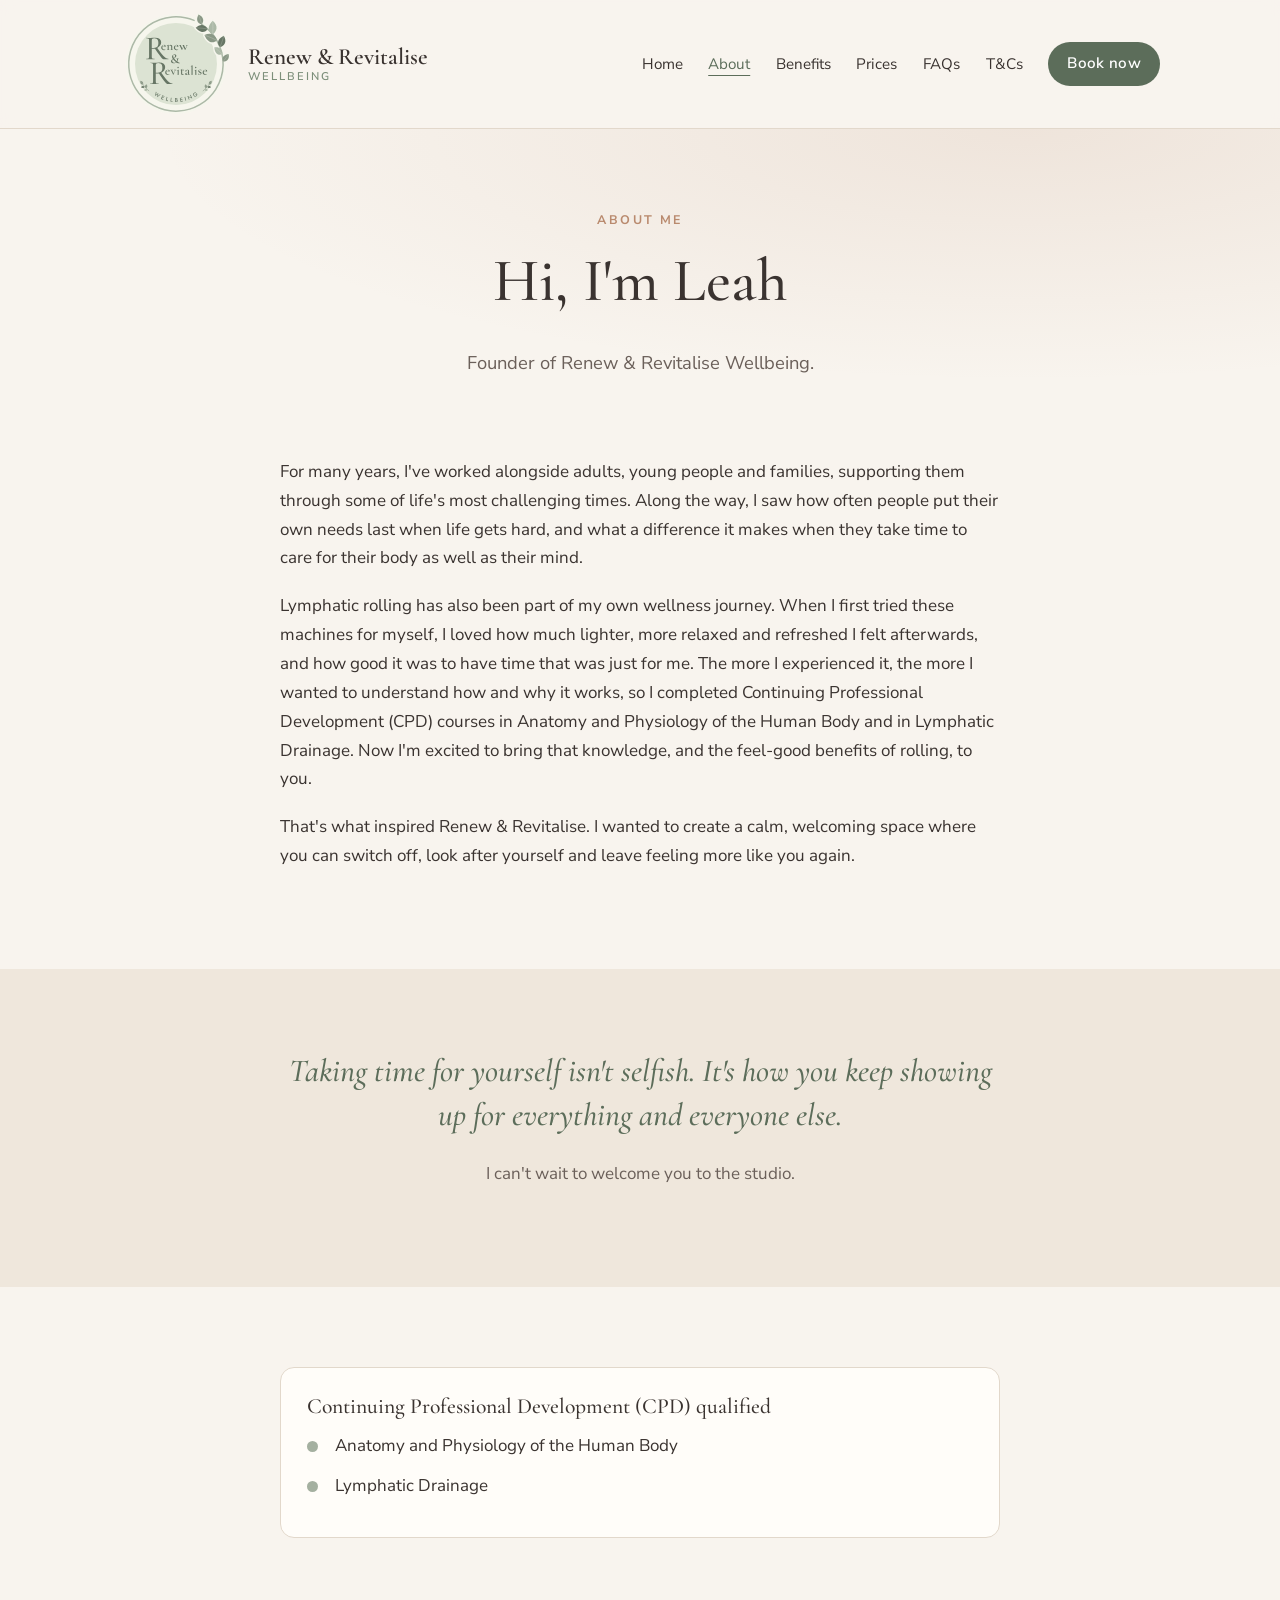
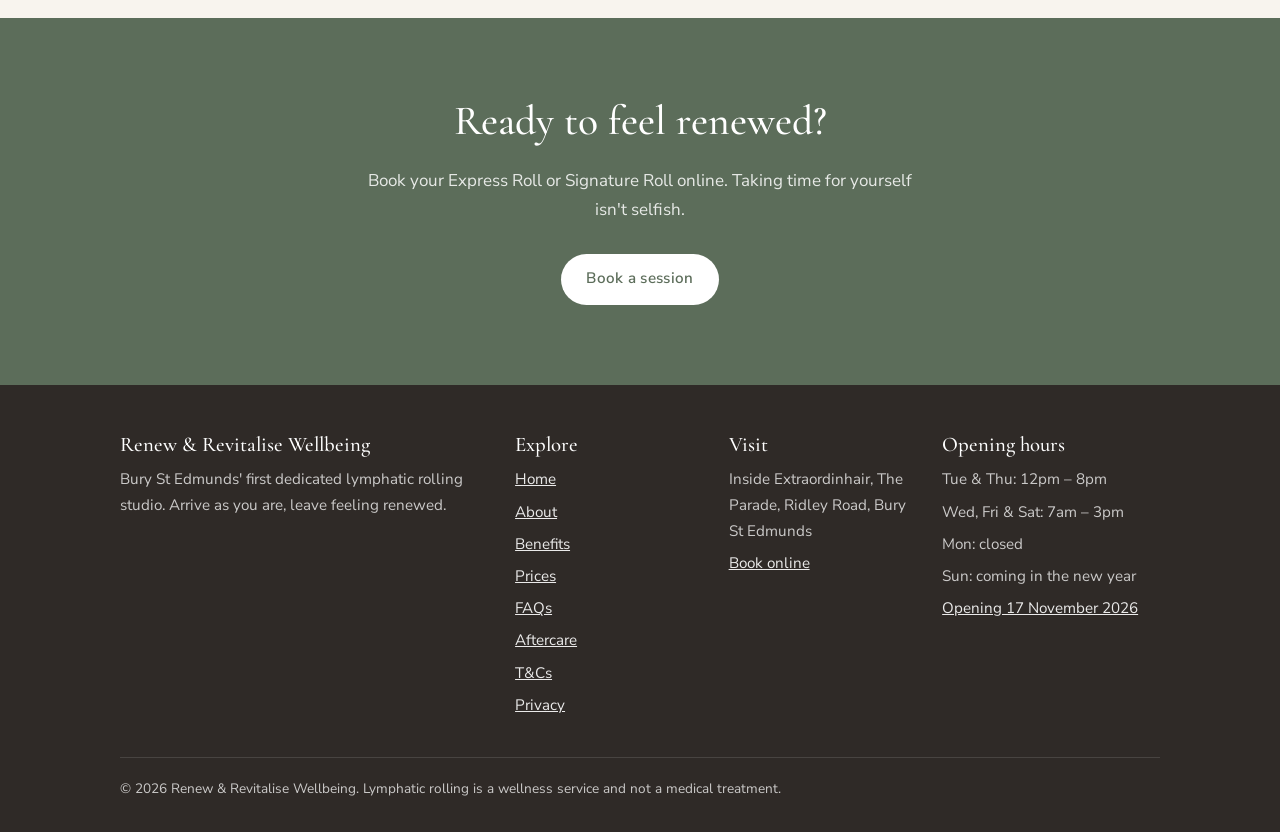
==== about.html @ 15af07ee "About page: clearer wording and spell out CPD Co-Authored-By: Claude Opus 5.5 <noreply@anthropic.com" ====
<!doctype html>
<html lang="en-GB">
<head>
  <meta charset="utf-8">
  <meta name="viewport" content="width=device-width, initial-scale=1">
  <title>About Leah | Renew &amp; Revitalise Wellbeing</title>
  <meta name="description" content="Meet Leah, founder of Renew &amp; Revitalise Wellbeing, Bury St Edmunds' lymphatic rolling studio.">
  <meta property="og:title" content="About Leah | Renew &amp; Revitalise Wellbeing">
  <meta property="og:description" content="Meet Leah, founder of Renew &amp; Revitalise Wellbeing, Bury St Edmunds' lymphatic rolling studio.">
  <meta property="og:type" content="website">
  <link rel="icon" href="assets/logo.svg" type="image/svg+xml">
  <link rel="stylesheet" href="assets/fonts.css?v=1">
  <link rel="stylesheet" href="assets/style.css?v=10">
  <script src="assets/main.js?v=2" defer></script>
</head>
<body>
  <a class="skip-link" href="#main">Skip to content</a>

  <header class="site-header">
    <div class="container header-inner">
      <a class="brand" href="index.html"><img src="assets/logo.svg" alt="" width="52" height="52"><span class="brand-name">Renew &amp; Revitalise<span>Wellbeing</span></span></a>
      <button class="nav-toggle" aria-expanded="false" aria-controls="site-nav">Menu</button>
      <nav class="nav" id="site-nav" aria-label="Main">
        <ul>
          <li><a href="index.html">Home</a></li>
          <li><a href="about.html" aria-current="page">About</a></li>
          <li><a href="benefits.html">Benefits</a></li>
          <li><a href="prices.html">Prices</a></li>
          <li><a href="faqs.html">FAQs</a></li>
          <li><a href="terms.html">T&amp;Cs</a></li>
          <li><a class="btn" href="#" data-book>Book now</a></li>
        </ul>
      </nav>
    </div>
  </header>

  <main id="main">
    <section class="page-hero">
      <div class="container">
        <p class="eyebrow">About me</p>
        <h1>Hi, I'm Leah</h1>
        <p>Founder of Renew &amp; Revitalise Wellbeing.</p>
      </div>
    </section>

    <section>
      <div class="container narrow">
        <p>For many years, I've worked alongside adults, young people and families, supporting them through some of life's most challenging times. Along the way, I saw how often people put their own needs last when life gets hard, and what a difference it makes when they take time to care for their body as well as their mind.</p>
        <p>Lymphatic rolling has also been part of my own wellness journey. When I first tried these machines for myself, I loved how much lighter, more relaxed and refreshed I felt afterwards, and how good it was to have time that was just for me. The more I experienced it, the more I wanted to understand how and why it works, so I completed Continuing Professional Development (CPD) courses in Anatomy and Physiology of the Human Body and in Lymphatic Drainage. Now I'm excited to bring that knowledge, and the feel-good benefits of rolling, to you.</p>
        <p>That's what inspired Renew &amp; Revitalise. I wanted to create a calm, welcoming space where you can switch off, look after yourself and leave feeling more like you again.</p>
      </div>
    </section>

    <section class="section-alt">
      <div class="container narrow center">
        <p class="quote">Taking time for yourself isn't selfish. It's how you keep showing up for everything and everyone else.</p>
        <p class="muted" style="margin-top: 1.5rem;">I can't wait to welcome you to the studio.</p>
      </div>
    </section>

    <section>
      <div class="container narrow">
        <div class="card">
          <h3>Continuing Professional Development (CPD) qualified</h3>
          <ul class="check-list" style="margin-top: 0.8rem;">
            <li>Anatomy and Physiology of the Human Body</li>
            <li>Lymphatic Drainage</li>
          </ul>
        </div>
      </div>
    </section>

    <section class="cta-band">
      <div class="container">
        <h2>Ready to feel renewed?</h2>
        <p>Book your Express Roll or Signature Roll online. Taking time for yourself isn't selfish.</p>
        <a class="btn" href="#" data-book>Book a session</a>
      </div>
    </section>
  </main>

  <footer class="site-footer">
    <div class="container">
      <div class="footer-grid">
        <div>
          <h3>Renew &amp; Revitalise Wellbeing</h3>
          <p>Bury St Edmunds' first dedicated lymphatic rolling studio. Arrive as you are, leave feeling renewed.</p>
        </div>
        <div>
          <h3>Explore</h3>
          <ul>
            <li><a href="index.html">Home</a></li>
            <li><a href="about.html">About</a></li>
            <li><a href="benefits.html">Benefits</a></li>
            <li><a href="prices.html">Prices</a></li>
            <li><a href="faqs.html">FAQs</a></li>
            <li><a href="aftercare.html">Aftercare</a></li>
            <li><a href="terms.html">T&amp;Cs</a></li>
            <li><a href="privacy.html">Privacy</a></li>
          </ul>
        </div>
        <div>
          <h3>Visit</h3>
          <ul>
            <li>Inside Extraordinhair, The Parade, Ridley Road, Bury St Edmunds</li>
            <li><a href="#" data-book>Book online</a></li>
          </ul>
        </div>
        <div>
          <h3>Opening hours</h3>
          <ul>
            <li>Tue &amp; Thu: 12pm – 8pm</li>
            <li>Wed, Fri &amp; Sat: 7am – 3pm</li>
            <li>Mon: closed</li>
            <li>Sun: coming in the new year</li>
            <li><a href="index.html#hours">Opening 17 November 2026</a></li>
          </ul>
        </div>
      </div>
      <div class="footer-bottom">
        &copy; <span id="year">2026</span> Renew &amp; Revitalise Wellbeing. Lymphatic rolling is a wellness service and not a medical treatment.
      </div>
    </div>
  </footer>
</body>
</html>
---- assets/fonts.css ----
/* Self-hosted Google Fonts (Cormorant Garamond, Nunito Sans), so visitors' browsers don't contact Google. */
/* latin-ext */
@font-face {
  font-family: 'Cormorant Garamond';
  font-style: italic;
  font-weight: 500;
  font-display: swap;
  src: url(fonts/cormorant-garamond-italic-latin-ext.woff2) format('woff2');
  unicode-range: U+0100-02BA, U+02BD-02C5, U+02C7-02CC, U+02CE-02D7, U+02DD-02FF, U+0304, U+0308, U+0329, U+1D00-1DBF, U+1E00-1E9F, U+1EF2-1EFF, U+2020, U+20A0-20AB, U+20AD-20C4, U+2113, U+2C60-2C7F, U+A720-A7FF;
}
/* latin */
@font-face {
  font-family: 'Cormorant Garamond';
  font-style: italic;
  font-weight: 500;
  font-display: swap;
  src: url(fonts/cormorant-garamond-italic-latin.woff2) format('woff2');
  unicode-range: U+0000-00FF, U+0131, U+0152-0153, U+02BB-02BC, U+02C6, U+02DA, U+02DC, U+0304, U+0308, U+0329, U+2000-206F, U+20AC, U+2122, U+2191, U+2193, U+2212, U+2215, U+FEFF, U+FFFD;
}
/* latin-ext */
@font-face {
  font-family: 'Cormorant Garamond';
  font-style: normal;
  font-weight: 500;
  font-display: swap;
  src: url(fonts/cormorant-garamond-normal-latin-ext.woff2) format('woff2');
  unicode-range: U+0100-02BA, U+02BD-02C5, U+02C7-02CC, U+02CE-02D7, U+02DD-02FF, U+0304, U+0308, U+0329, U+1D00-1DBF, U+1E00-1E9F, U+1EF2-1EFF, U+2020, U+20A0-20AB, U+20AD-20C4, U+2113, U+2C60-2C7F, U+A720-A7FF;
}
/* latin */
@font-face {
  font-family: 'Cormorant Garamond';
  font-style: normal;
  font-weight: 500;
  font-display: swap;
  src: url(fonts/cormorant-garamond-normal-latin.woff2) format('woff2');
  unicode-range: U+0000-00FF, U+0131, U+0152-0153, U+02BB-02BC, U+02C6, U+02DA, U+02DC, U+0304, U+0308, U+0329, U+2000-206F, U+20AC, U+2122, U+2191, U+2193, U+2212, U+2215, U+FEFF, U+FFFD;
}
/* latin-ext */
@font-face {
  font-family: 'Cormorant Garamond';
  font-style: normal;
  font-weight: 600;
  font-display: swap;
  src: url(fonts/cormorant-garamond-normal-latin-ext.woff2) format('woff2');
  unicode-range: U+0100-02BA, U+02BD-02C5, U+02C7-02CC, U+02CE-02D7, U+02DD-02FF, U+0304, U+0308, U+0329, U+1D00-1DBF, U+1E00-1E9F, U+1EF2-1EFF, U+2020, U+20A0-20AB, U+20AD-20C4, U+2113, U+2C60-2C7F, U+A720-A7FF;
}
/* latin */
@font-face {
  font-family: 'Cormorant Garamond';
  font-style: normal;
  font-weight: 600;
  font-display: swap;
  src: url(fonts/cormorant-garamond-normal-latin.woff2) format('woff2');
  unicode-range: U+0000-00FF, U+0131, U+0152-0153, U+02BB-02BC, U+02C6, U+02DA, U+02DC, U+0304, U+0308, U+0329, U+2000-206F, U+20AC, U+2122, U+2191, U+2193, U+2212, U+2215, U+FEFF, U+FFFD;
}
/* latin-ext */
@font-face {
  font-family: 'Nunito Sans';
  font-style: normal;
  font-weight: 400;
  font-stretch: 100%;
  font-display: swap;
  src: url(fonts/nunito-sans-normal-latin-ext.woff2) format('woff2');
  unicode-range: U+0100-02BA, U+02BD-02C5, U+02C7-02CC, U+02CE-02D7, U+02DD-02FF, U+0304, U+0308, U+0329, U+1D00-1DBF, U+1E00-1E9F, U+1EF2-1EFF, U+2020, U+20A0-20AB, U+20AD-20C4, U+2113, U+2C60-2C7F, U+A720-A7FF;
}
/* latin */
@font-face {
  font-family: 'Nunito Sans';
  font-style: normal;
  font-weight: 400;
  font-stretch: 100%;
  font-display: swap;
  src: url(fonts/nunito-sans-normal-latin.woff2) format('woff2');
  unicode-range: U+0000-00FF, U+0131, U+0152-0153, U+02BB-02BC, U+02C6, U+02DA, U+02DC, U+0304, U+0308, U+0329, U+2000-206F, U+20AC, U+2122, U+2191, U+2193, U+2212, U+2215, U+FEFF, U+FFFD;
}
/* latin-ext */
@font-face {
  font-family: 'Nunito Sans';
  font-style: normal;
  font-weight: 600;
  font-stretch: 100%;
  font-display: swap;
  src: url(fonts/nunito-sans-normal-latin-ext.woff2) format('woff2');
  unicode-range: U+0100-02BA, U+02BD-02C5, U+02C7-02CC, U+02CE-02D7, U+02DD-02FF, U+0304, U+0308, U+0329, U+1D00-1DBF, U+1E00-1E9F, U+1EF2-1EFF, U+2020, U+20A0-20AB, U+20AD-20C4, U+2113, U+2C60-2C7F, U+A720-A7FF;
}
/* latin */
@font-face {
  font-family: 'Nunito Sans';
  font-style: normal;
  font-weight: 600;
  font-stretch: 100%;
  font-display: swap;
  src: url(fonts/nunito-sans-normal-latin.woff2) format('woff2');
  unicode-range: U+0000-00FF, U+0131, U+0152-0153, U+02BB-02BC, U+02C6, U+02DA, U+02DC, U+0304, U+0308, U+0329, U+2000-206F, U+20AC, U+2122, U+2191, U+2193, U+2212, U+2215, U+FEFF, U+FFFD;
}
/* latin-ext */
@font-face {
  font-family: 'Nunito Sans';
  font-style: normal;
  font-weight: 700;
  font-stretch: 100%;
  font-display: swap;
  src: url(fonts/nunito-sans-normal-latin-ext.woff2) format('woff2');
  unicode-range: U+0100-02BA, U+02BD-02C5, U+02C7-02CC, U+02CE-02D7, U+02DD-02FF, U+0304, U+0308, U+0329, U+1D00-1DBF, U+1E00-1E9F, U+1EF2-1EFF, U+2020, U+20A0-20AB, U+20AD-20C4, U+2113, U+2C60-2C7F, U+A720-A7FF;
}
/* latin */
@font-face {
  font-family: 'Nunito Sans';
  font-style: normal;
  font-weight: 700;
  font-stretch: 100%;
  font-display: swap;
  src: url(fonts/nunito-sans-normal-latin.woff2) format('woff2');
  unicode-range: U+0000-00FF, U+0131, U+0152-0153, U+02BB-02BC, U+02C6, U+02DA, U+02DC, U+0304, U+0308, U+0329, U+2000-206F, U+20AC, U+2122, U+2191, U+2193, U+2212, U+2215, U+FEFF, U+FFFD;
}
---- assets/style.css ----
:root {
  --bg: #f8f4ee;
  --bg-alt: #efe7dc;
  --surface: #fffdf9;
  --ink: #3a3330;
  --ink-soft: #6b605a;
  --sage: #7d8f7a;
  --sage-dark: #5c6d5a;
  --clay: #b98a6e;
  --line: #e2d8cb;
  --radius: 14px;
  --max: 1080px;
  --serif: "Cormorant Garamond", Georgia, "Times New Roman", serif;
  --sans: "Nunito Sans", system-ui, -apple-system, "Segoe UI", sans-serif;
}

*,
*::before,
*::after {
  box-sizing: border-box;
}

html {
  scroll-behavior: smooth;
}

body {
  margin: 0;
  background: var(--bg);
  color: var(--ink);
  font-family: var(--sans);
  font-size: 1.0625rem;
  line-height: 1.7;
  -webkit-font-smoothing: antialiased;
}

img {
  max-width: 100%;
  display: block;
}

a {
  color: var(--sage-dark);
}

h1,
h2,
h3 {
  font-family: var(--serif);
  font-weight: 500;
  line-height: 1.15;
  color: var(--ink);
  margin: 0 0 0.5em;
}

h1 {
  font-size: clamp(2.4rem, 6vw, 3.8rem);
}

h2 {
  font-size: clamp(1.9rem, 4vw, 2.6rem);
}

h3 {
  font-size: 1.5rem;
}

p {
  margin: 0 0 1.1em;
}

.container {
  width: 100%;
  max-width: var(--max);
  margin: 0 auto;
  padding: 0 1.25rem;
}

.narrow {
  max-width: 760px;
}

.skip-link {
  position: absolute;
  left: -999px;
  top: 0;
  background: var(--ink);
  color: #fff;
  padding: 0.5rem 1rem;
  z-index: 100;
}

.skip-link:focus {
  left: 1rem;
}

/* Header */
.site-header {
  position: sticky;
  top: 0;
  z-index: 50;
  background: rgba(248, 244, 238, 0.92);
  backdrop-filter: blur(8px);
  border-bottom: 1px solid var(--line);
}

.header-inner {
  display: flex;
  align-items: center;
  justify-content: space-between;
  gap: 1rem;
  min-height: 72px;
}

.brand {
  display: flex;
  align-items: center;
  gap: 0.7rem;
  font-family: var(--serif);
  font-size: 1.45rem;
  font-weight: 600;
  color: var(--ink);
  text-decoration: none;
  line-height: 1.1;
}

.brand img {
  width: 52px;
  height: 52px;
  flex-shrink: 0;
}

.brand-name span {
  display: block;
  font-family: var(--sans);
  font-size: 0.7rem;
  font-weight: 600;
  letter-spacing: 0.18em;
  text-transform: uppercase;
  color: var(--sage);
}

.nav ul {
  list-style: none;
  display: flex;
  align-items: center;
  gap: 1.6rem;
  margin: 0;
  padding: 0;
}

.nav a {
  color: var(--ink);
  text-decoration: none;
  font-size: 0.95rem;
}

.nav a:hover,
.nav a[aria-current="page"] {
  color: var(--sage-dark);
  text-decoration: underline;
  text-underline-offset: 6px;
  text-decoration-thickness: 1px;
}

.nav-toggle {
  display: none;
  background: none;
  border: 1px solid var(--line);
  border-radius: 8px;
  padding: 0.45rem 0.7rem;
  font: inherit;
  color: var(--ink);
  cursor: pointer;
}

/* Buttons */
.btn {
  display: inline-block;
  background: var(--sage-dark);
  color: #fff;
  text-decoration: none;
  padding: 0.8rem 1.6rem;
  border-radius: 999px;
  font-weight: 600;
  font-size: 0.95rem;
  letter-spacing: 0.02em;
  transition: background 0.2s ease;
}

.btn:hover {
  background: #4b5a49;
  color: #fff;
}

.btn-outline {
  background: transparent;
  color: var(--sage-dark);
  border: 1px solid var(--sage-dark);
}

.btn-outline:hover {
  background: var(--sage-dark);
}

.nav .btn {
  color: #fff;
  padding: 0.55rem 1.2rem;
  text-decoration: none;
}

/* Hero */
.hero {
  padding: 0.5rem 0 clamp(3.5rem, 8vw, 6rem);
  background:
    radial-gradient(ellipse at 85% 10%, rgba(185, 138, 110, 0.18), transparent 55%),
    radial-gradient(ellipse at 10% 90%, rgba(125, 143, 122, 0.2), transparent 55%),
    var(--bg);
  text-align: center;
}

.hero-logo {
  width: clamp(240px, 38vw, 420px);
  height: auto;
  margin: 0 auto 1.5rem;
}

.eyebrow {
  font-size: 0.78rem;
  font-weight: 700;
  letter-spacing: 0.2em;
  text-transform: uppercase;
  color: var(--clay);
  margin-bottom: 1rem;
}

.eyebrow span {
  white-space: nowrap;
}

.hero p.lead {
  font-size: 1.2rem;
  color: var(--ink-soft);
  max-width: 640px;
  margin: 0 auto 2rem;
}

.hero .actions {
  display: flex;
  flex-wrap: wrap;
  justify-content: center;
  gap: 0.8rem;
}

.page-hero {
  padding: clamp(3rem, 8vw, 5rem) 0 clamp(2rem, 5vw, 3rem);
  text-align: center;
  background:
    radial-gradient(ellipse at 80% 0%, rgba(185, 138, 110, 0.15), transparent 60%),
    var(--bg);
}

.page-hero p:not(.eyebrow) {
  color: var(--ink-soft);
  font-size: 1.15rem;
  max-width: 620px;
  margin: 0 auto;
}

.page-hero + section {
  padding-top: clamp(1rem, 3vw, 2rem);
}

/* Sections */
section {
  padding: clamp(3rem, 7vw, 5rem) 0;
}

.section-alt {
  background: var(--bg-alt);
}

.split {
  display: grid;
  grid-template-columns: 1fr 1fr;
  gap: clamp(2rem, 5vw, 4rem);
  align-items: center;
}

.panel {
  background: var(--surface);
  border: 1px solid var(--line);
  border-radius: var(--radius);
  padding: clamp(1.5rem, 4vw, 2.5rem);
}

.quote {
  font-family: var(--serif);
  font-size: clamp(1.5rem, 3vw, 2rem);
  line-height: 1.35;
  color: var(--sage-dark);
  font-style: italic;
  margin: 0;
}

.cards {
  display: grid;
  grid-template-columns: repeat(auto-fit, minmax(240px, 1fr));
  gap: 1.25rem;
  margin-top: 2rem;
}

.card {
  background: var(--surface);
  border: 1px solid var(--line);
  border-radius: var(--radius);
  padding: 1.6rem;
}

.card h3 {
  font-size: 1.35rem;
  margin-bottom: 0.4rem;
}

.card p {
  margin: 0;
  color: var(--ink-soft);
  font-size: 0.98rem;
}

.check-list {
  list-style: none;
  padding: 0;
  margin: 0;
}

.check-list li {
  position: relative;
  padding-left: 1.8rem;
  margin-bottom: 0.7rem;
}

.check-list li::before {
  content: "";
  position: absolute;
  left: 0;
  top: 0.55em;
  width: 0.7rem;
  height: 0.7rem;
  border-radius: 50%;
  background: var(--sage);
  opacity: 0.7;
}

.center {
  text-align: center;
}

.muted {
  color: var(--ink-soft);
}

/* CTA band */
.cta-band {
  background: var(--sage-dark);
  color: #fff;
  text-align: center;
}

.cta-band h2 {
  color: #fff;
}

.cta-band p {
  color: rgba(255, 255, 255, 0.85);
  max-width: 560px;
  margin: 0 auto 1.8rem;
}

.cta-band .btn {
  background: #fff;
  color: var(--sage-dark);
}

.cta-band .btn:hover {
  background: var(--bg);
}

/* FAQs */
.faq {
  border-top: 1px solid var(--line);
}

.faq details {
  border-bottom: 1px solid var(--line);
  padding: 1.1rem 0;
}

.faq summary {
  cursor: pointer;
  list-style: none;
  font-family: var(--serif);
  font-size: 1.4rem;
  font-weight: 500;
  display: flex;
  justify-content: space-between;
  align-items: center;
  gap: 1rem;
}

.faq summary::-webkit-details-marker {
  display: none;
}

.faq summary::after {
  content: "+";
  font-family: var(--sans);
  font-size: 1.4rem;
  color: var(--sage);
  flex-shrink: 0;
  transition: transform 0.2s ease;
}

.faq details[open] summary::after {
  transform: rotate(45deg);
}

.faq .answer {
  padding-top: 0.8rem;
  color: var(--ink-soft);
}

.faq .answer ul {
  margin: 0 0 1.1em;
  padding-left: 1.2rem;
}

/* Prose (terms) */
.prose h2 {
  font-size: 1.8rem;
  margin-top: 2.2rem;
}

.prose ul {
  padding-left: 1.2rem;
}

.prose li {
  margin-bottom: 0.5rem;
}

/* Footer */
.site-footer {
  background: #2f2a27;
  color: rgba(255, 255, 255, 0.75);
  padding: 3rem 0 2rem;
  font-size: 0.95rem;
}

.site-footer a {
  color: rgba(255, 255, 255, 0.9);
}

.footer-grid {
  display: grid;
  grid-template-columns: 2fr 1fr 1fr 1.2fr;
  gap: 2rem;
}

.site-footer h3 {
  color: #fff;
  font-size: 1.3rem;
}

.site-footer ul {
  list-style: none;
  padding: 0;
  margin: 0;
}

.site-footer li {
  margin-bottom: 0.4rem;
}

.footer-bottom {
  border-top: 1px solid rgba(255, 255, 255, 0.12);
  margin-top: 2rem;
  padding-top: 1.2rem;
  font-size: 0.85rem;
}

/* Larger header logo on desktop */
@media (min-width: 861px) {
  .header-inner {
    min-height: 128px;
  }

  .brand {
    gap: 1rem;
  }

  .brand img {
    width: 112px;
    height: 112px;
  }
}

/* Responsive */
@media (max-width: 860px) {
  .nav-toggle {
    display: block;
  }

  .nav {
    position: absolute;
    top: 100%;
    left: 0;
    right: 0;
    background: var(--bg);
    border-bottom: 1px solid var(--line);
    display: none;
  }

  .nav.open {
    display: block;
  }

  .nav ul {
    flex-direction: column;
    align-items: flex-start;
    gap: 0;
    padding: 0.5rem 1.25rem 1.25rem;
  }

  .nav li {
    width: 100%;
    padding: 0.55rem 0;
  }

  .split,
  .footer-grid {
    grid-template-columns: 1fr;
  }
}

/* Prices */
.price-list {
  width: 100%;
  height: auto;
  margin: 1.5rem auto 0;
  border-radius: var(--radius);
  border: 1px solid var(--line);
}

/* Opening hours */
.visually-hidden {
  position: absolute;
  width: 1px;
  height: 1px;
  overflow: hidden;
  clip: rect(0 0 0 0);
  white-space: nowrap;
}

.hours {
  width: 100%;
  border-collapse: collapse;
}

.hours th,
.hours td {
  padding: 0.75rem 0;
  border-bottom: 1px solid var(--line);
}

.hours tr:last-child th,
.hours tr:last-child td {
  border-bottom: 0;
}

.hours th {
  text-align: left;
  font-family: var(--serif);
  font-size: 1.35rem;
  font-weight: 600;
}

.hours td {
  text-align: right;
  white-space: nowrap;
}

.tag {
  display: inline-block;
  margin-right: 0.5rem;
  padding: 0.1rem 0.6rem;
  border: 1px solid var(--sage-dark);
  border-radius: 999px;
  font-size: 0.68rem;
  font-weight: 700;
  letter-spacing: 0.14em;
  text-transform: uppercase;
  color: var(--sage-dark);
  vertical-align: 0.15em;
}

.tag-late {
  background: var(--sage-dark);
  color: #fff;
}

@media (max-width: 420px) {
  .tag {
    display: none;
  }
}
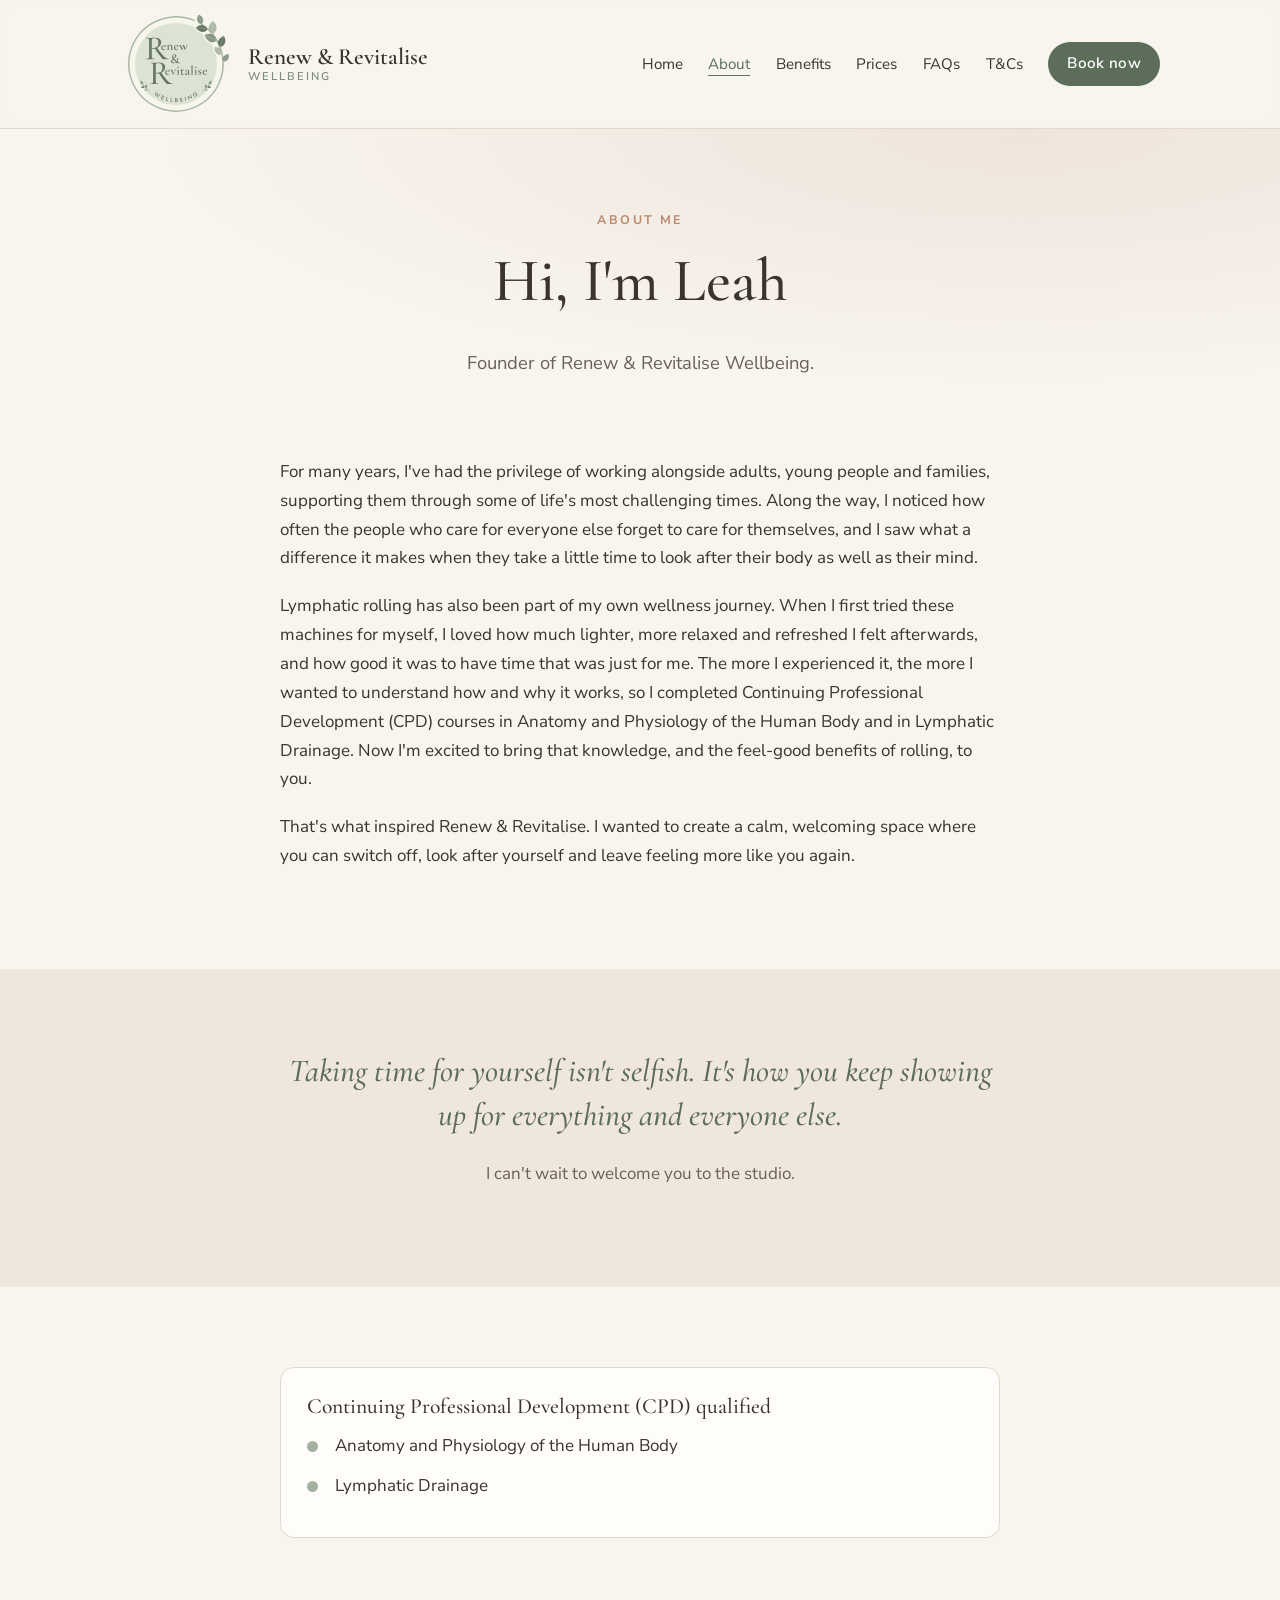
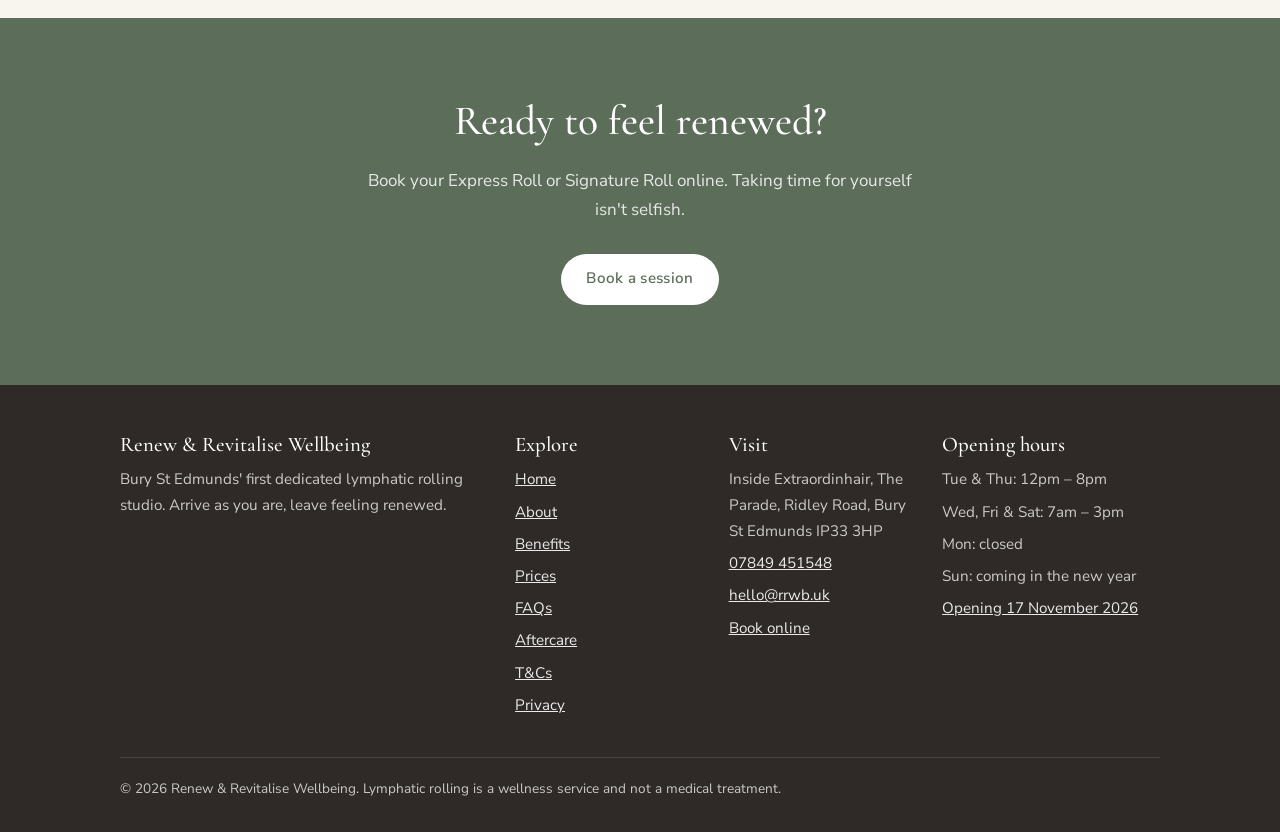
==== commit 56437476: "About page: warmer first paragraph Co-Authored-By: Claude Opus 5.5 <noreply@anthropic.com>" ====
--- a/about.html
+++ b/about.html
@@ -3,11 +3,20 @@
 <head>
   <meta charset="utf-8">
   <meta name="viewport" content="width=device-width, initial-scale=1">
-  <title>About Leah | Renew &amp; Revitalise Wellbeing</title>
+  <title>About Leah | Lymphatic Rolling in Bury St Edmunds</title>
   <meta name="description" content="Meet Leah, founder of Renew &amp; Revitalise Wellbeing, Bury St Edmunds' lymphatic rolling studio.">
-  <meta property="og:title" content="About Leah | Renew &amp; Revitalise Wellbeing">
+  <meta property="og:title" content="About Leah | Lymphatic Rolling in Bury St Edmunds">
   <meta property="og:description" content="Meet Leah, founder of Renew &amp; Revitalise Wellbeing, Bury St Edmunds' lymphatic rolling studio.">
   <meta property="og:type" content="website">
+  <meta property="og:url" content="https://rrwb.uk/about.html">
+  <meta property="og:image" content="https://rrwb.uk/images/share.png">
+  <meta property="og:image:width" content="1200">
+  <meta property="og:image:height" content="630">
+  <meta property="og:image:alt" content="Renew &amp; Revitalise Wellbeing, lymphatic rolling studio in Bury St Edmunds">
+  <meta property="og:site_name" content="Renew &amp; Revitalise Wellbeing">
+  <meta property="og:locale" content="en_GB">
+  <meta name="twitter:card" content="summary_large_image">
+  <link rel="canonical" href="https://rrwb.uk/about.html">
   <link rel="icon" href="assets/logo.svg" type="image/svg+xml">
   <link rel="stylesheet" href="assets/fonts.css?v=1">
   <link rel="stylesheet" href="assets/style.css?v=10">
@@ -45,7 +54,7 @@
 
     <section>
       <div class="container narrow">
-        <p>For many years, I've worked alongside adults, young people and families, supporting them through some of life's most challenging times. Along the way, I saw how often people put their own needs last when life gets hard, and what a difference it makes when they take time to care for their body as well as their mind.</p>
+        <p>For many years, I've had the privilege of working alongside adults, young people and families, supporting them through some of life's most challenging times. Along the way, I noticed how often the people who care for everyone else forget to care for themselves, and I saw what a difference it makes when they take a little time to look after their body as well as their mind.</p>
         <p>Lymphatic rolling has also been part of my own wellness journey. When I first tried these machines for myself, I loved how much lighter, more relaxed and refreshed I felt afterwards, and how good it was to have time that was just for me. The more I experienced it, the more I wanted to understand how and why it works, so I completed Continuing Professional Development (CPD) courses in Anatomy and Physiology of the Human Body and in Lymphatic Drainage. Now I'm excited to bring that knowledge, and the feel-good benefits of rolling, to you.</p>
         <p>That's what inspired Renew &amp; Revitalise. I wanted to create a calm, welcoming space where you can switch off, look after yourself and leave feeling more like you again.</p>
       </div>
@@ -102,7 +111,9 @@
         <div>
           <h3>Visit</h3>
           <ul>
-            <li>Inside Extraordinhair, The Parade, Ridley Road, Bury St Edmunds</li>
+            <li>Inside Extraordinhair, The Parade, Ridley Road, Bury St Edmunds IP33 3HP</li>
+            <li><a href="tel:+447849451548">07849 451548</a></li>
+            <li><a href="mailto:hello@rrwb.uk">hello@rrwb.uk</a></li>
             <li><a href="#" data-book>Book online</a></li>
           </ul>
         </div>
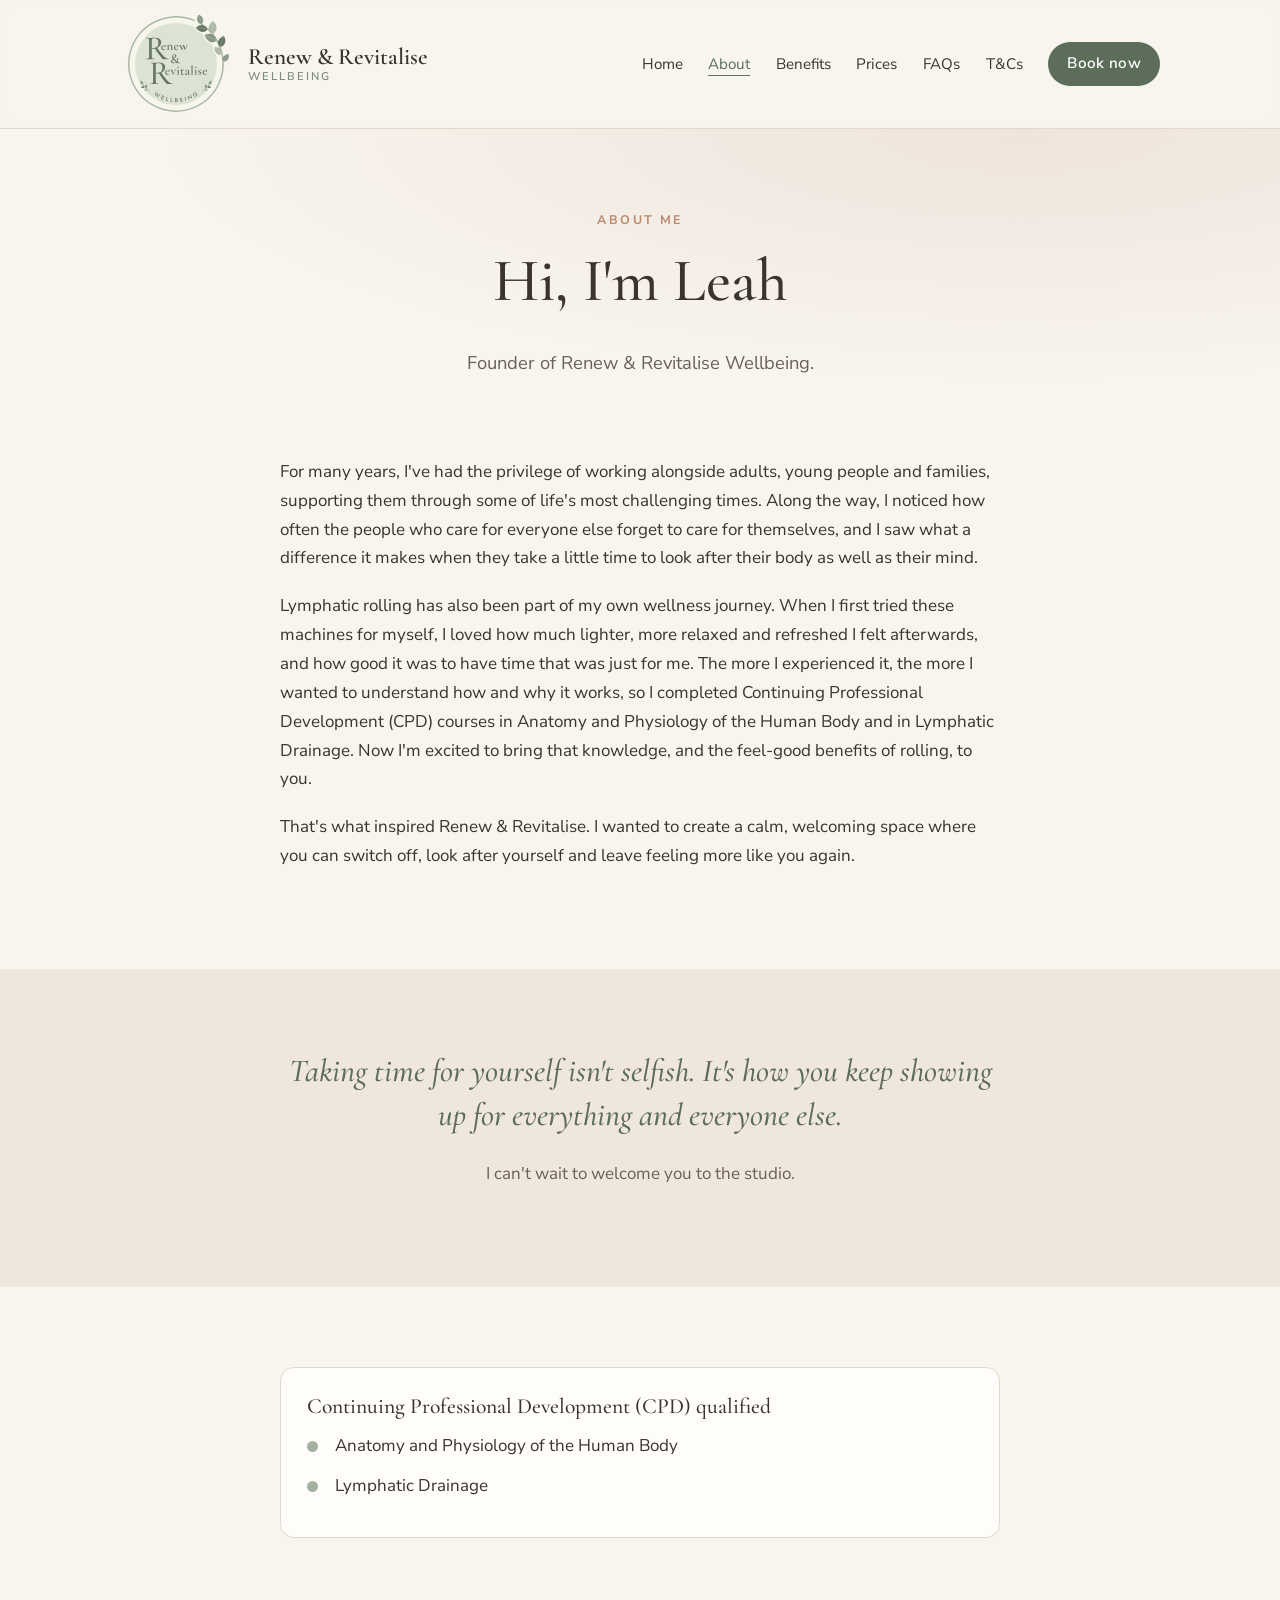
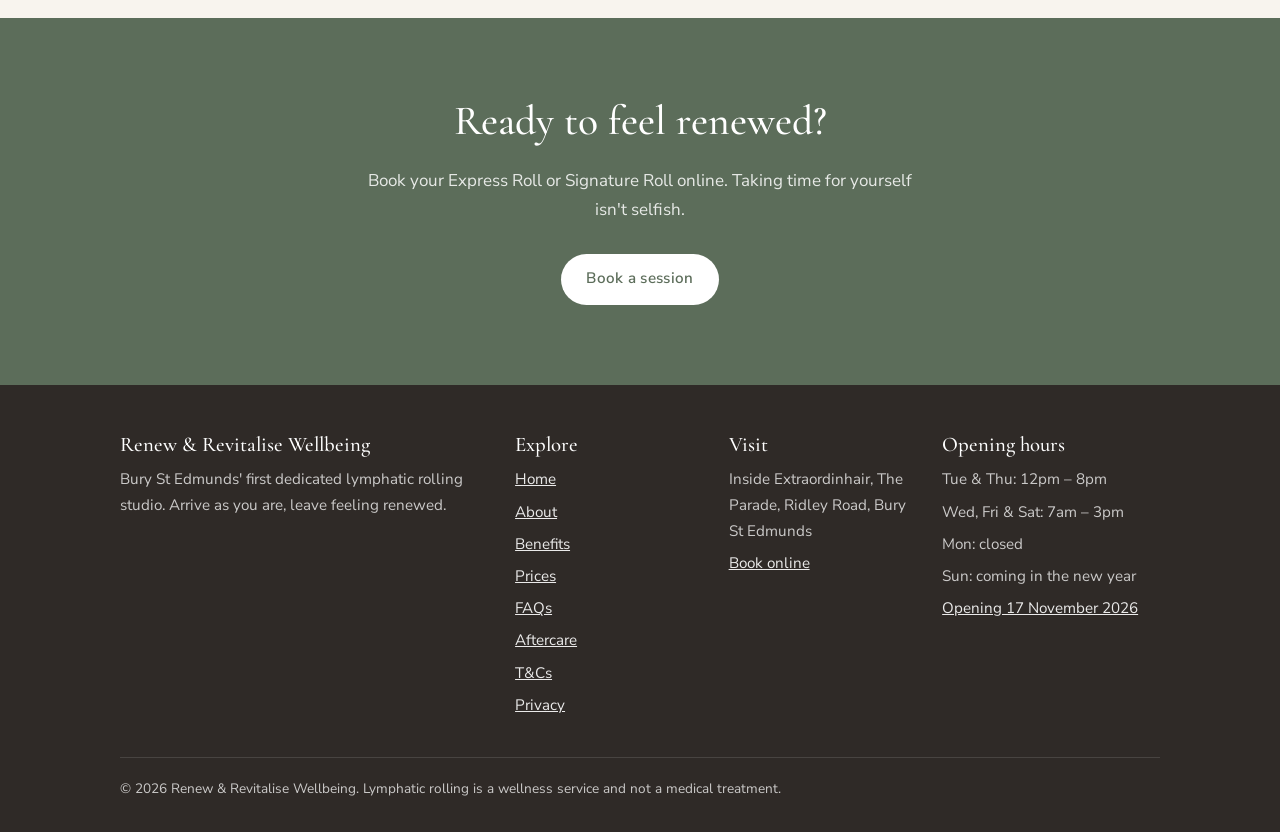
==== commit 777aa308: "About page: warmer first paragraph Co-Authored-By: Claude Opus 5.5 <noreply@anthropic.com>" ====
--- a/about.html
+++ b/about.html
@@ -3,20 +3,11 @@
 <head>
   <meta charset="utf-8">
   <meta name="viewport" content="width=device-width, initial-scale=1">
-  <title>About Leah | Lymphatic Rolling in Bury St Edmunds</title>
+  <title>About Leah | Renew &amp; Revitalise Wellbeing</title>
   <meta name="description" content="Meet Leah, founder of Renew &amp; Revitalise Wellbeing, Bury St Edmunds' lymphatic rolling studio.">
-  <meta property="og:title" content="About Leah | Lymphatic Rolling in Bury St Edmunds">
+  <meta property="og:title" content="About Leah | Renew &amp; Revitalise Wellbeing">
   <meta property="og:description" content="Meet Leah, founder of Renew &amp; Revitalise Wellbeing, Bury St Edmunds' lymphatic rolling studio.">
   <meta property="og:type" content="website">
-  <meta property="og:url" content="https://rrwb.uk/about.html">
-  <meta property="og:image" content="https://rrwb.uk/images/share.png">
-  <meta property="og:image:width" content="1200">
-  <meta property="og:image:height" content="630">
-  <meta property="og:image:alt" content="Renew &amp; Revitalise Wellbeing, lymphatic rolling studio in Bury St Edmunds">
-  <meta property="og:site_name" content="Renew &amp; Revitalise Wellbeing">
-  <meta property="og:locale" content="en_GB">
-  <meta name="twitter:card" content="summary_large_image">
-  <link rel="canonical" href="https://rrwb.uk/about.html">
   <link rel="icon" href="assets/logo.svg" type="image/svg+xml">
   <link rel="stylesheet" href="assets/fonts.css?v=1">
   <link rel="stylesheet" href="assets/style.css?v=10">
@@ -111,9 +102,7 @@
         <div>
           <h3>Visit</h3>
           <ul>
-            <li>Inside Extraordinhair, The Parade, Ridley Road, Bury St Edmunds IP33 3HP</li>
-            <li><a href="tel:+447849451548">07849 451548</a></li>
-            <li><a href="mailto:hello@rrwb.uk">hello@rrwb.uk</a></li>
+            <li>Inside Extraordinhair, The Parade, Ridley Road, Bury St Edmunds</li>
             <li><a href="#" data-book>Book online</a></li>
           </ul>
         </div>
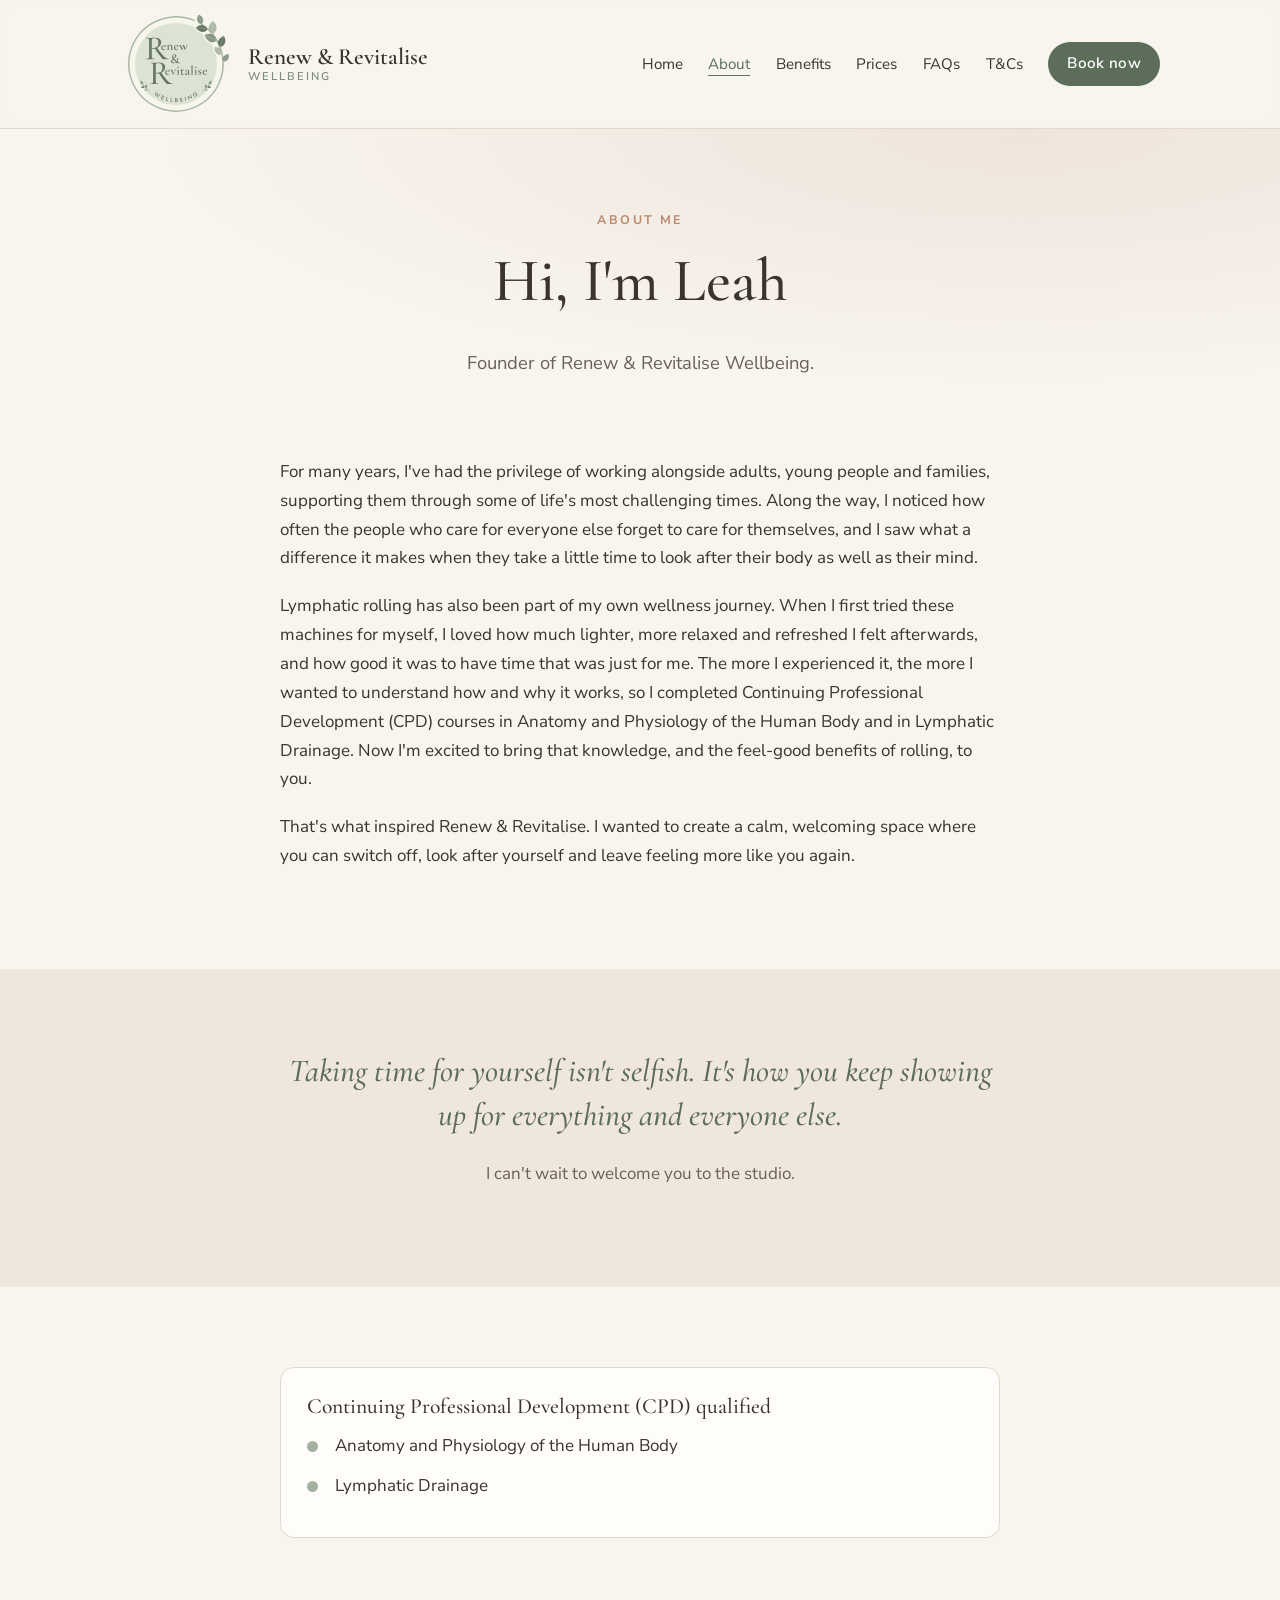
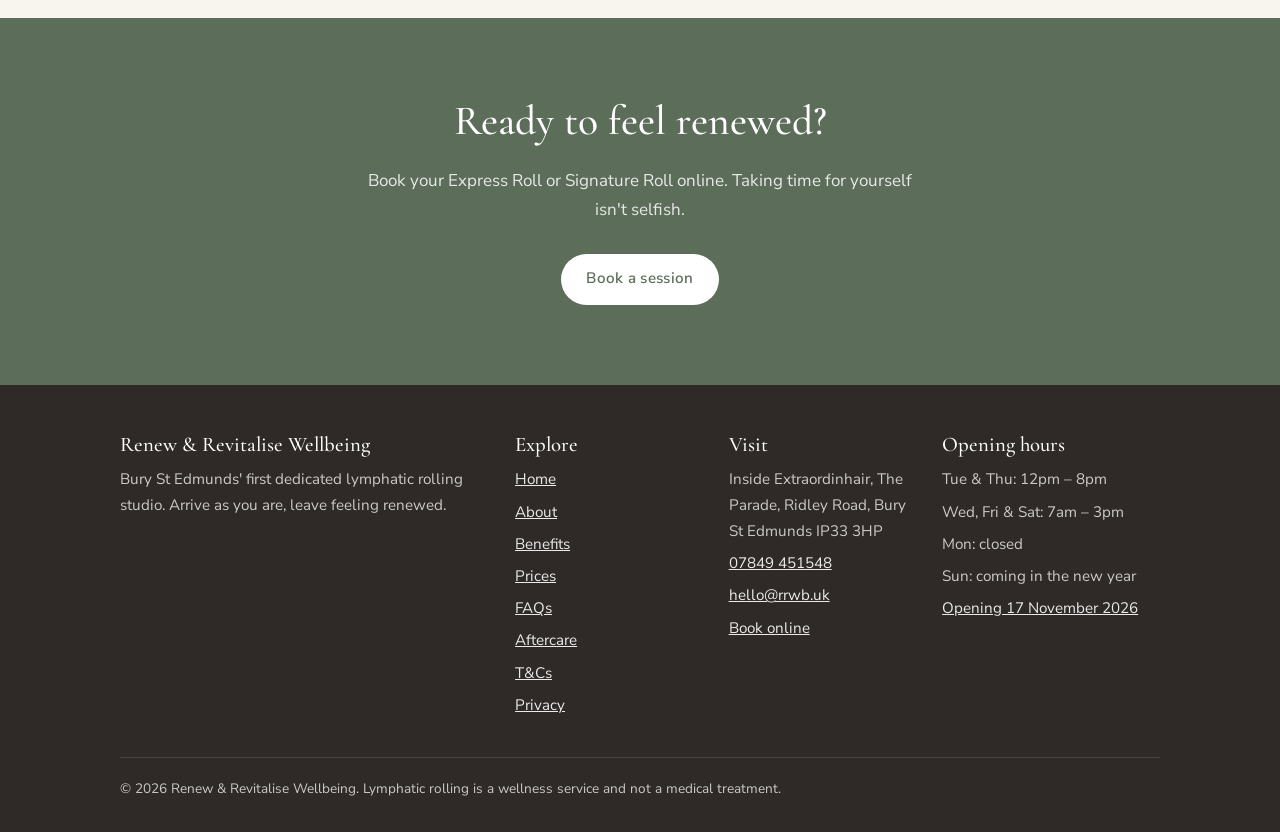
==== commit 08b8a130: "Add real Fresha booking link Co-Authored-By: Claude Opus 5.5 <noreply@anthropic.com>" ====
--- a/about.html
+++ b/about.html
@@ -3,15 +3,24 @@
 <head>
   <meta charset="utf-8">
   <meta name="viewport" content="width=device-width, initial-scale=1">
-  <title>About Leah | Renew &amp; Revitalise Wellbeing</title>
+  <title>About Leah | Lymphatic Rolling in Bury St Edmunds</title>
   <meta name="description" content="Meet Leah, founder of Renew &amp; Revitalise Wellbeing, Bury St Edmunds' lymphatic rolling studio.">
-  <meta property="og:title" content="About Leah | Renew &amp; Revitalise Wellbeing">
+  <meta property="og:title" content="About Leah | Lymphatic Rolling in Bury St Edmunds">
   <meta property="og:description" content="Meet Leah, founder of Renew &amp; Revitalise Wellbeing, Bury St Edmunds' lymphatic rolling studio.">
   <meta property="og:type" content="website">
+  <meta property="og:url" content="https://rrwb.uk/about.html">
+  <meta property="og:image" content="https://rrwb.uk/images/share.png">
+  <meta property="og:image:width" content="1200">
+  <meta property="og:image:height" content="630">
+  <meta property="og:image:alt" content="Renew &amp; Revitalise Wellbeing, lymphatic rolling studio in Bury St Edmunds">
+  <meta property="og:site_name" content="Renew &amp; Revitalise Wellbeing">
+  <meta property="og:locale" content="en_GB">
+  <meta name="twitter:card" content="summary_large_image">
+  <link rel="canonical" href="https://rrwb.uk/about.html">
   <link rel="icon" href="assets/logo.svg" type="image/svg+xml">
   <link rel="stylesheet" href="assets/fonts.css?v=1">
   <link rel="stylesheet" href="assets/style.css?v=10">
-  <script src="assets/main.js?v=2" defer></script>
+  <script src="assets/main.js?v=3" defer></script>
 </head>
 <body>
   <a class="skip-link" href="#main">Skip to content</a>
@@ -102,7 +111,9 @@
         <div>
           <h3>Visit</h3>
           <ul>
-            <li>Inside Extraordinhair, The Parade, Ridley Road, Bury St Edmunds</li>
+            <li>Inside Extraordinhair, The Parade, Ridley Road, Bury St Edmunds IP33 3HP</li>
+            <li><a href="tel:+447849451548">07849 451548</a></li>
+            <li><a href="mailto:hello@rrwb.uk">hello@rrwb.uk</a></li>
             <li><a href="#" data-book>Book online</a></li>
           </ul>
         </div>
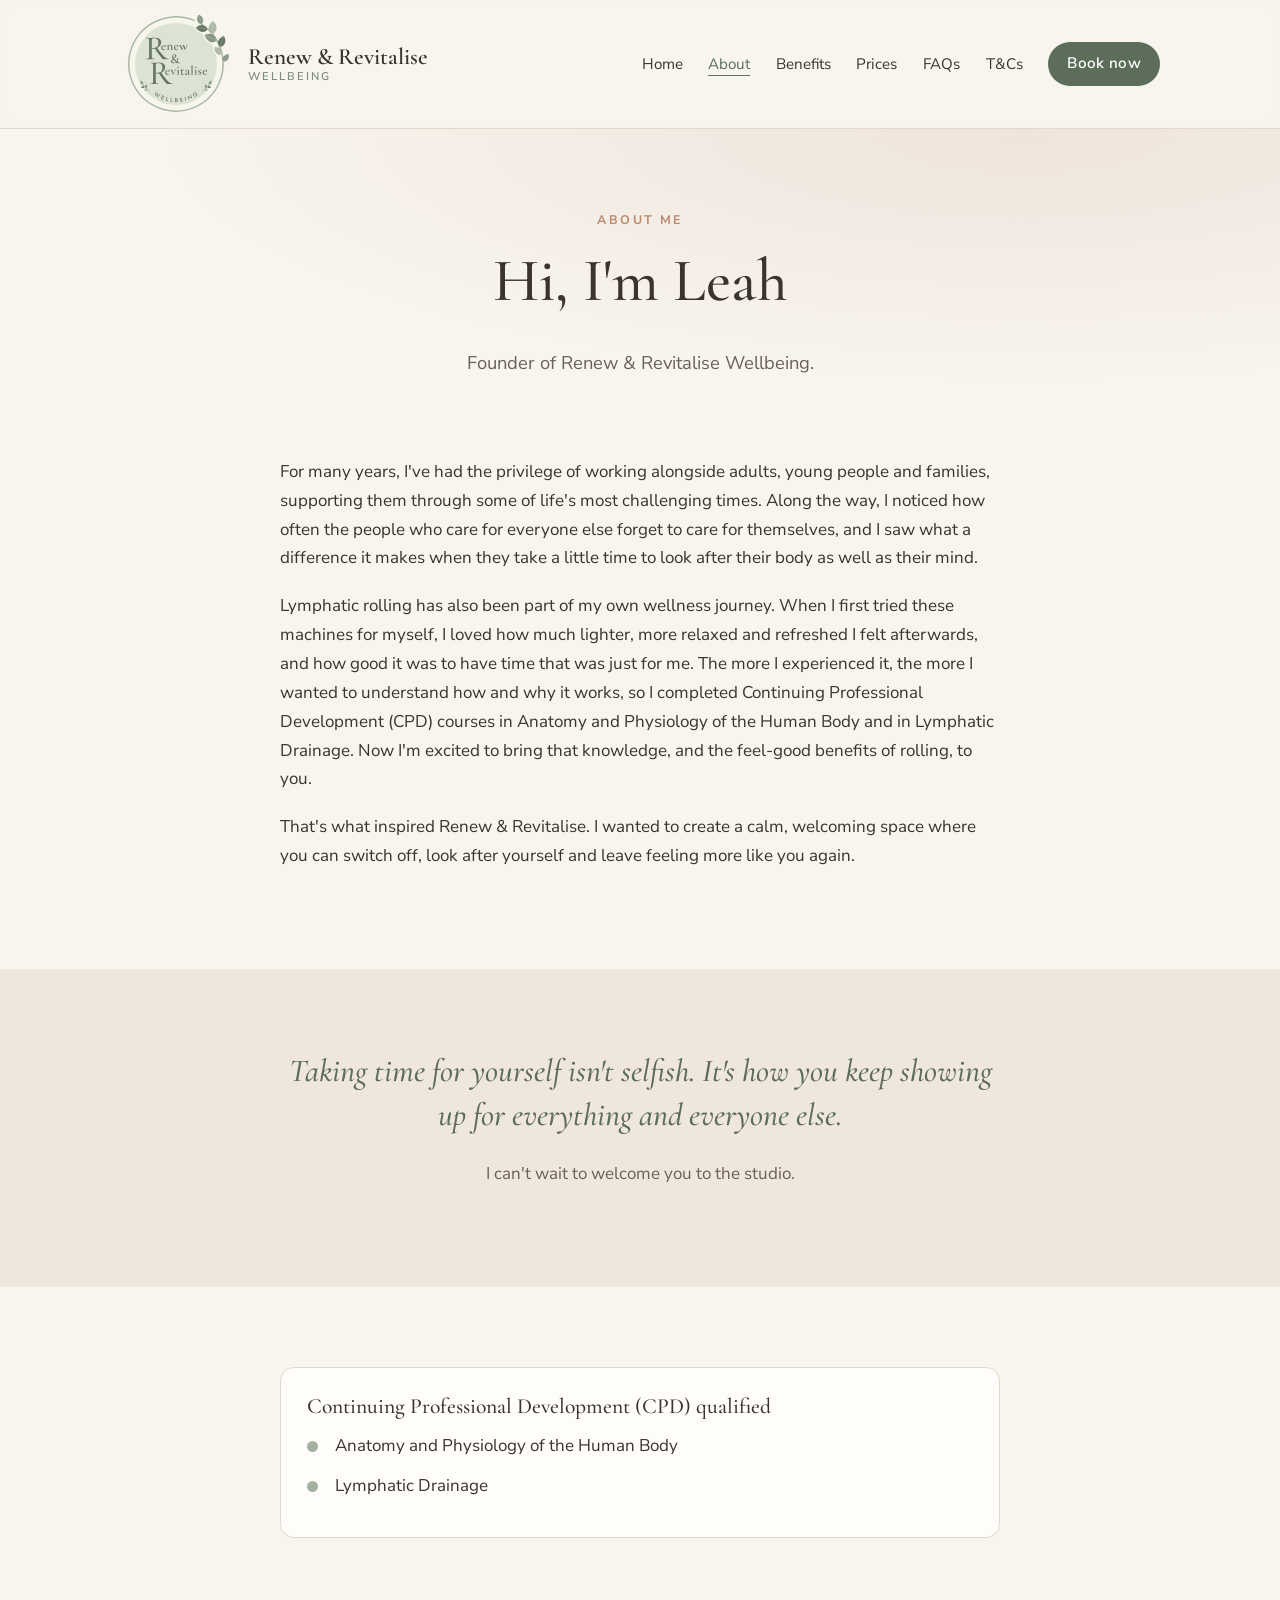
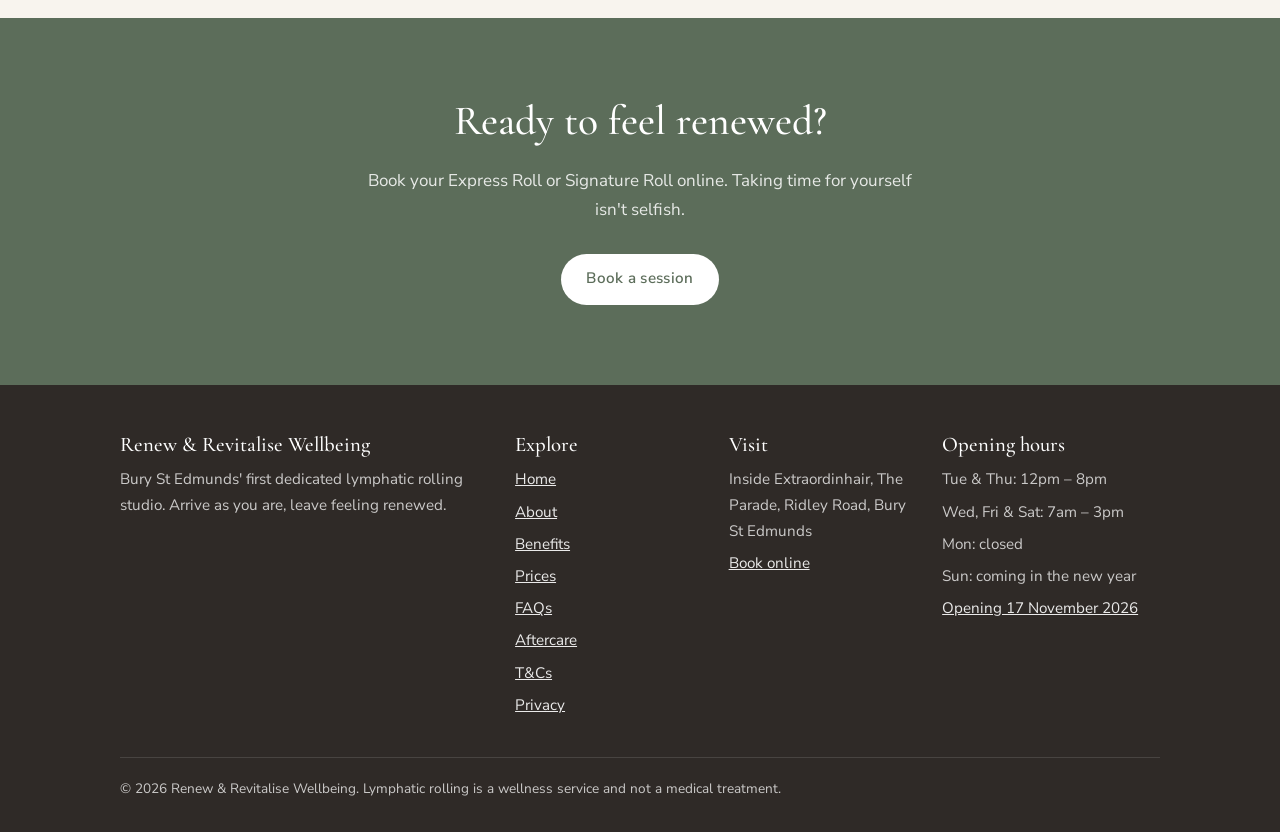
==== commit fb6ab352: "Add real Fresha booking link Co-Authored-By: Claude Opus 5.5 <noreply@anthropic.com>" ====
--- a/about.html
+++ b/about.html
@@ -3,20 +3,11 @@
 <head>
   <meta charset="utf-8">
   <meta name="viewport" content="width=device-width, initial-scale=1">
-  <title>About Leah | Lymphatic Rolling in Bury St Edmunds</title>
+  <title>About Leah | Renew &amp; Revitalise Wellbeing</title>
   <meta name="description" content="Meet Leah, founder of Renew &amp; Revitalise Wellbeing, Bury St Edmunds' lymphatic rolling studio.">
-  <meta property="og:title" content="About Leah | Lymphatic Rolling in Bury St Edmunds">
+  <meta property="og:title" content="About Leah | Renew &amp; Revitalise Wellbeing">
   <meta property="og:description" content="Meet Leah, founder of Renew &amp; Revitalise Wellbeing, Bury St Edmunds' lymphatic rolling studio.">
   <meta property="og:type" content="website">
-  <meta property="og:url" content="https://rrwb.uk/about.html">
-  <meta property="og:image" content="https://rrwb.uk/images/share.png">
-  <meta property="og:image:width" content="1200">
-  <meta property="og:image:height" content="630">
-  <meta property="og:image:alt" content="Renew &amp; Revitalise Wellbeing, lymphatic rolling studio in Bury St Edmunds">
-  <meta property="og:site_name" content="Renew &amp; Revitalise Wellbeing">
-  <meta property="og:locale" content="en_GB">
-  <meta name="twitter:card" content="summary_large_image">
-  <link rel="canonical" href="https://rrwb.uk/about.html">
   <link rel="icon" href="assets/logo.svg" type="image/svg+xml">
   <link rel="stylesheet" href="assets/fonts.css?v=1">
   <link rel="stylesheet" href="assets/style.css?v=10">
@@ -111,9 +102,7 @@
         <div>
           <h3>Visit</h3>
           <ul>
-            <li>Inside Extraordinhair, The Parade, Ridley Road, Bury St Edmunds IP33 3HP</li>
-            <li><a href="tel:+447849451548">07849 451548</a></li>
-            <li><a href="mailto:hello@rrwb.uk">hello@rrwb.uk</a></li>
+            <li>Inside Extraordinhair, The Parade, Ridley Road, Bury St Edmunds</li>
             <li><a href="#" data-book>Book online</a></li>
           </ul>
         </div>
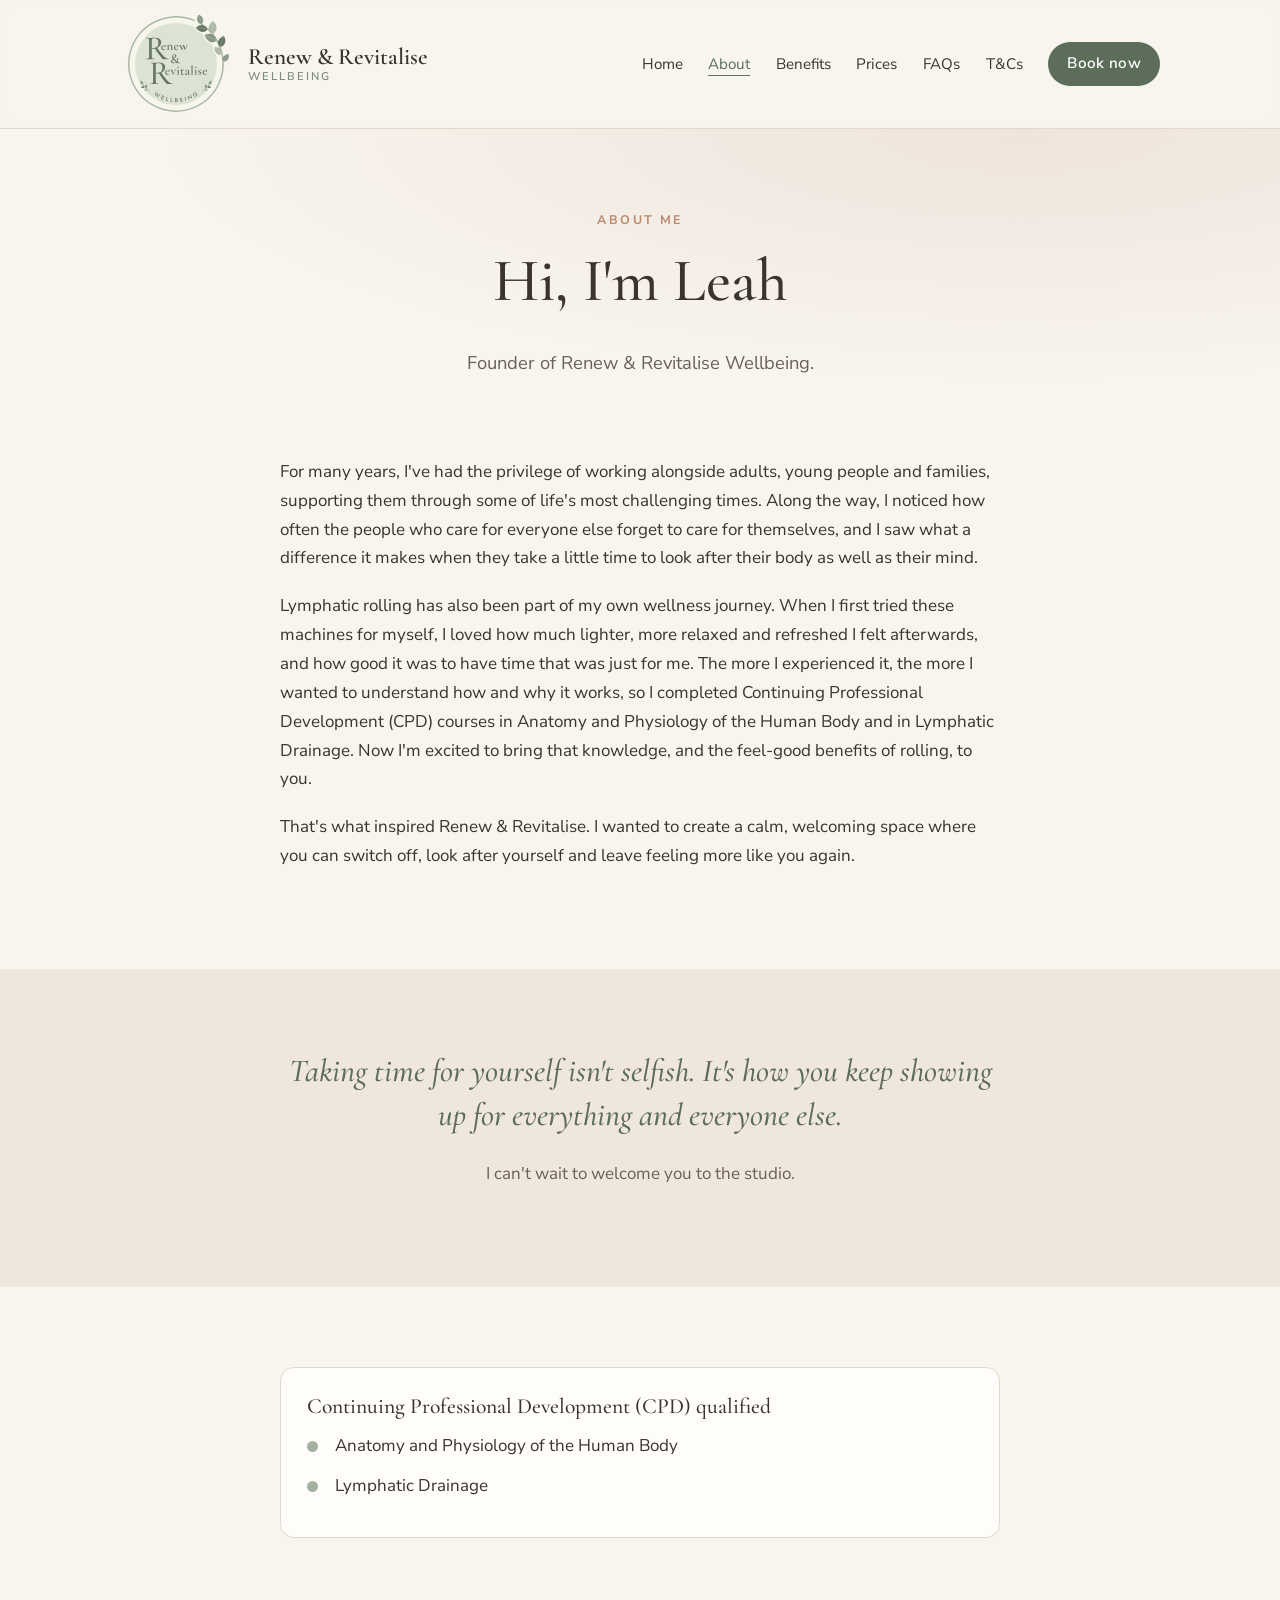
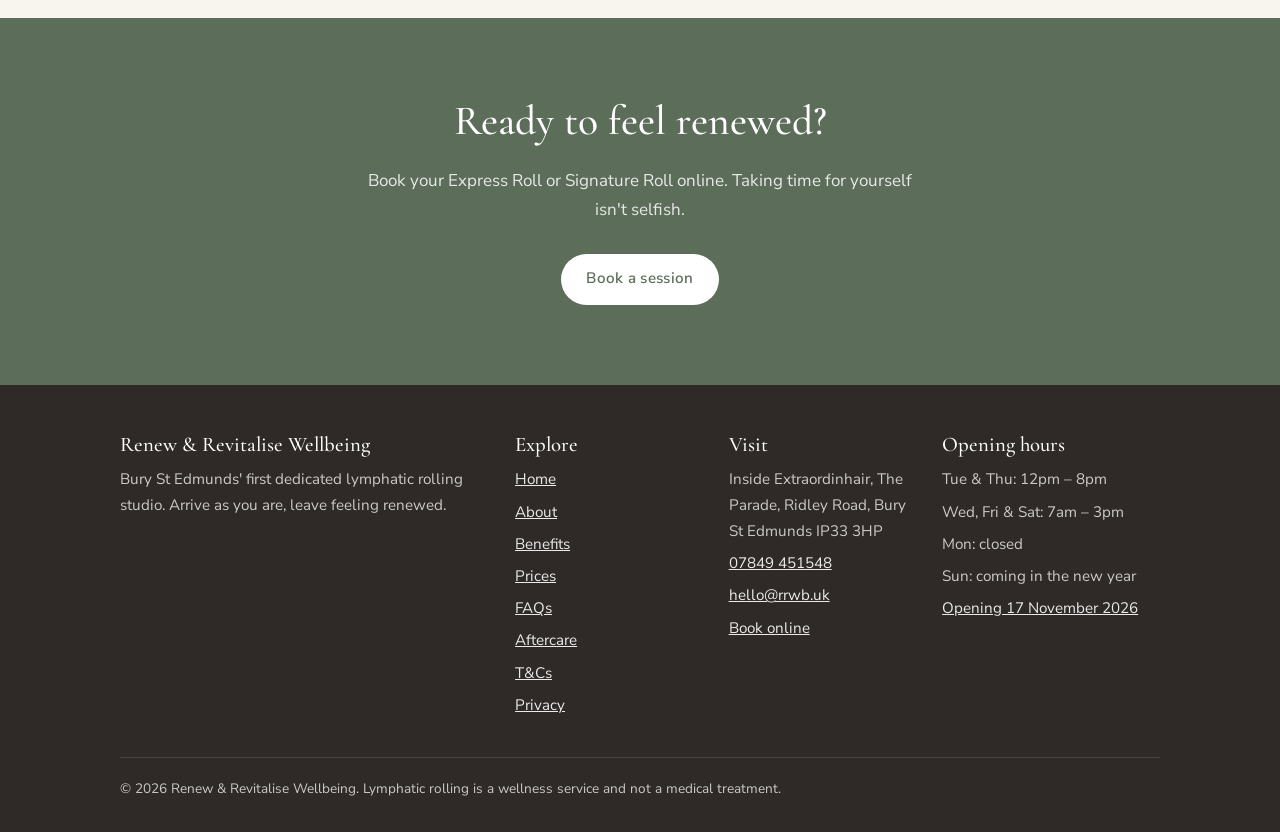
==== commit 1c176ee6: "Merge prelaunch: SEO, custom domain, business details Co-Authored-By: Claude Opus 5.5 <noreply@anthr" ====
--- a/about.html
+++ b/about.html
@@ -3,11 +3,20 @@
 <head>
   <meta charset="utf-8">
   <meta name="viewport" content="width=device-width, initial-scale=1">
-  <title>About Leah | Renew &amp; Revitalise Wellbeing</title>
+  <title>About Leah | Lymphatic Rolling in Bury St Edmunds</title>
   <meta name="description" content="Meet Leah, founder of Renew &amp; Revitalise Wellbeing, Bury St Edmunds' lymphatic rolling studio.">
-  <meta property="og:title" content="About Leah | Renew &amp; Revitalise Wellbeing">
+  <meta property="og:title" content="About Leah | Lymphatic Rolling in Bury St Edmunds">
   <meta property="og:description" content="Meet Leah, founder of Renew &amp; Revitalise Wellbeing, Bury St Edmunds' lymphatic rolling studio.">
   <meta property="og:type" content="website">
+  <meta property="og:url" content="https://rrwb.uk/about.html">
+  <meta property="og:image" content="https://rrwb.uk/images/share.png">
+  <meta property="og:image:width" content="1200">
+  <meta property="og:image:height" content="630">
+  <meta property="og:image:alt" content="Renew &amp; Revitalise Wellbeing, lymphatic rolling studio in Bury St Edmunds">
+  <meta property="og:site_name" content="Renew &amp; Revitalise Wellbeing">
+  <meta property="og:locale" content="en_GB">
+  <meta name="twitter:card" content="summary_large_image">
+  <link rel="canonical" href="https://rrwb.uk/about.html">
   <link rel="icon" href="assets/logo.svg" type="image/svg+xml">
   <link rel="stylesheet" href="assets/fonts.css?v=1">
   <link rel="stylesheet" href="assets/style.css?v=10">
@@ -102,7 +111,9 @@
         <div>
           <h3>Visit</h3>
           <ul>
-            <li>Inside Extraordinhair, The Parade, Ridley Road, Bury St Edmunds</li>
+            <li>Inside Extraordinhair, The Parade, Ridley Road, Bury St Edmunds IP33 3HP</li>
+            <li><a href="tel:+447849451548">07849 451548</a></li>
+            <li><a href="mailto:hello@rrwb.uk">hello@rrwb.uk</a></li>
             <li><a href="#" data-book>Book online</a></li>
           </ul>
         </div>
